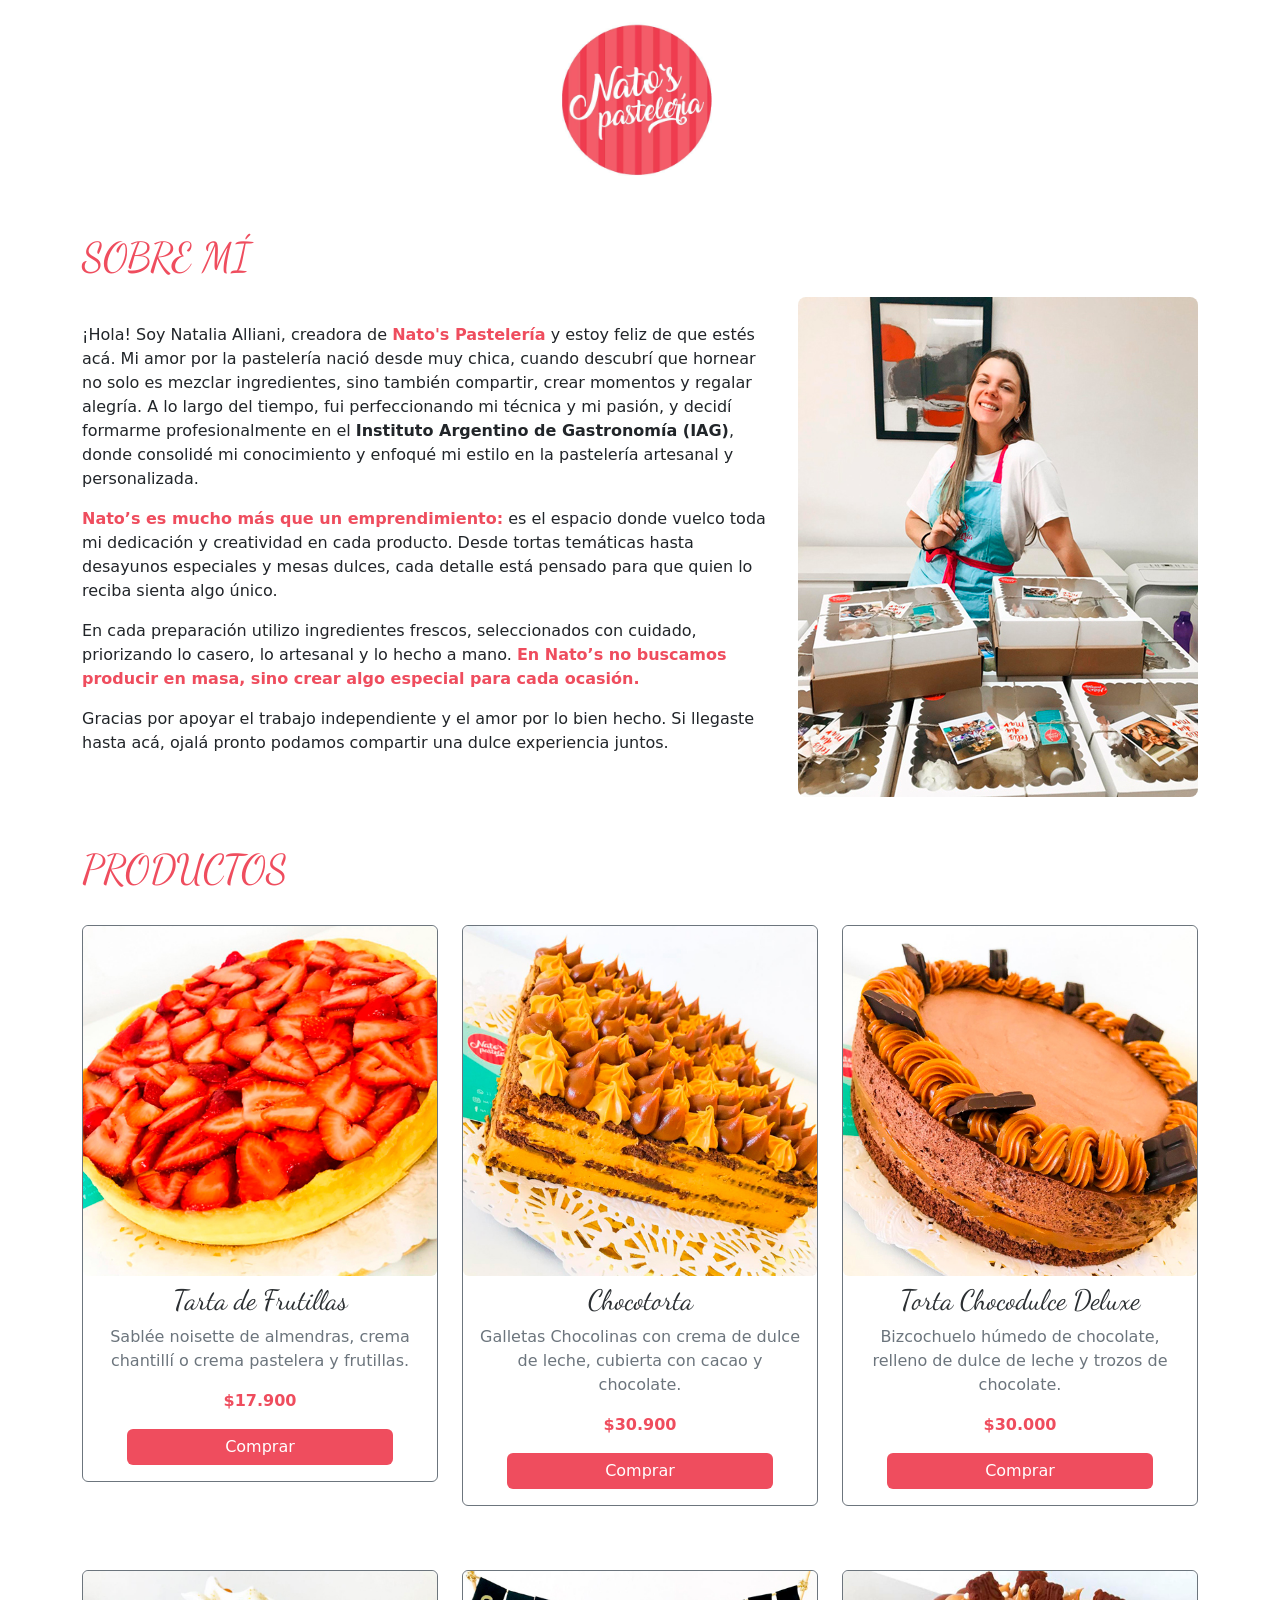
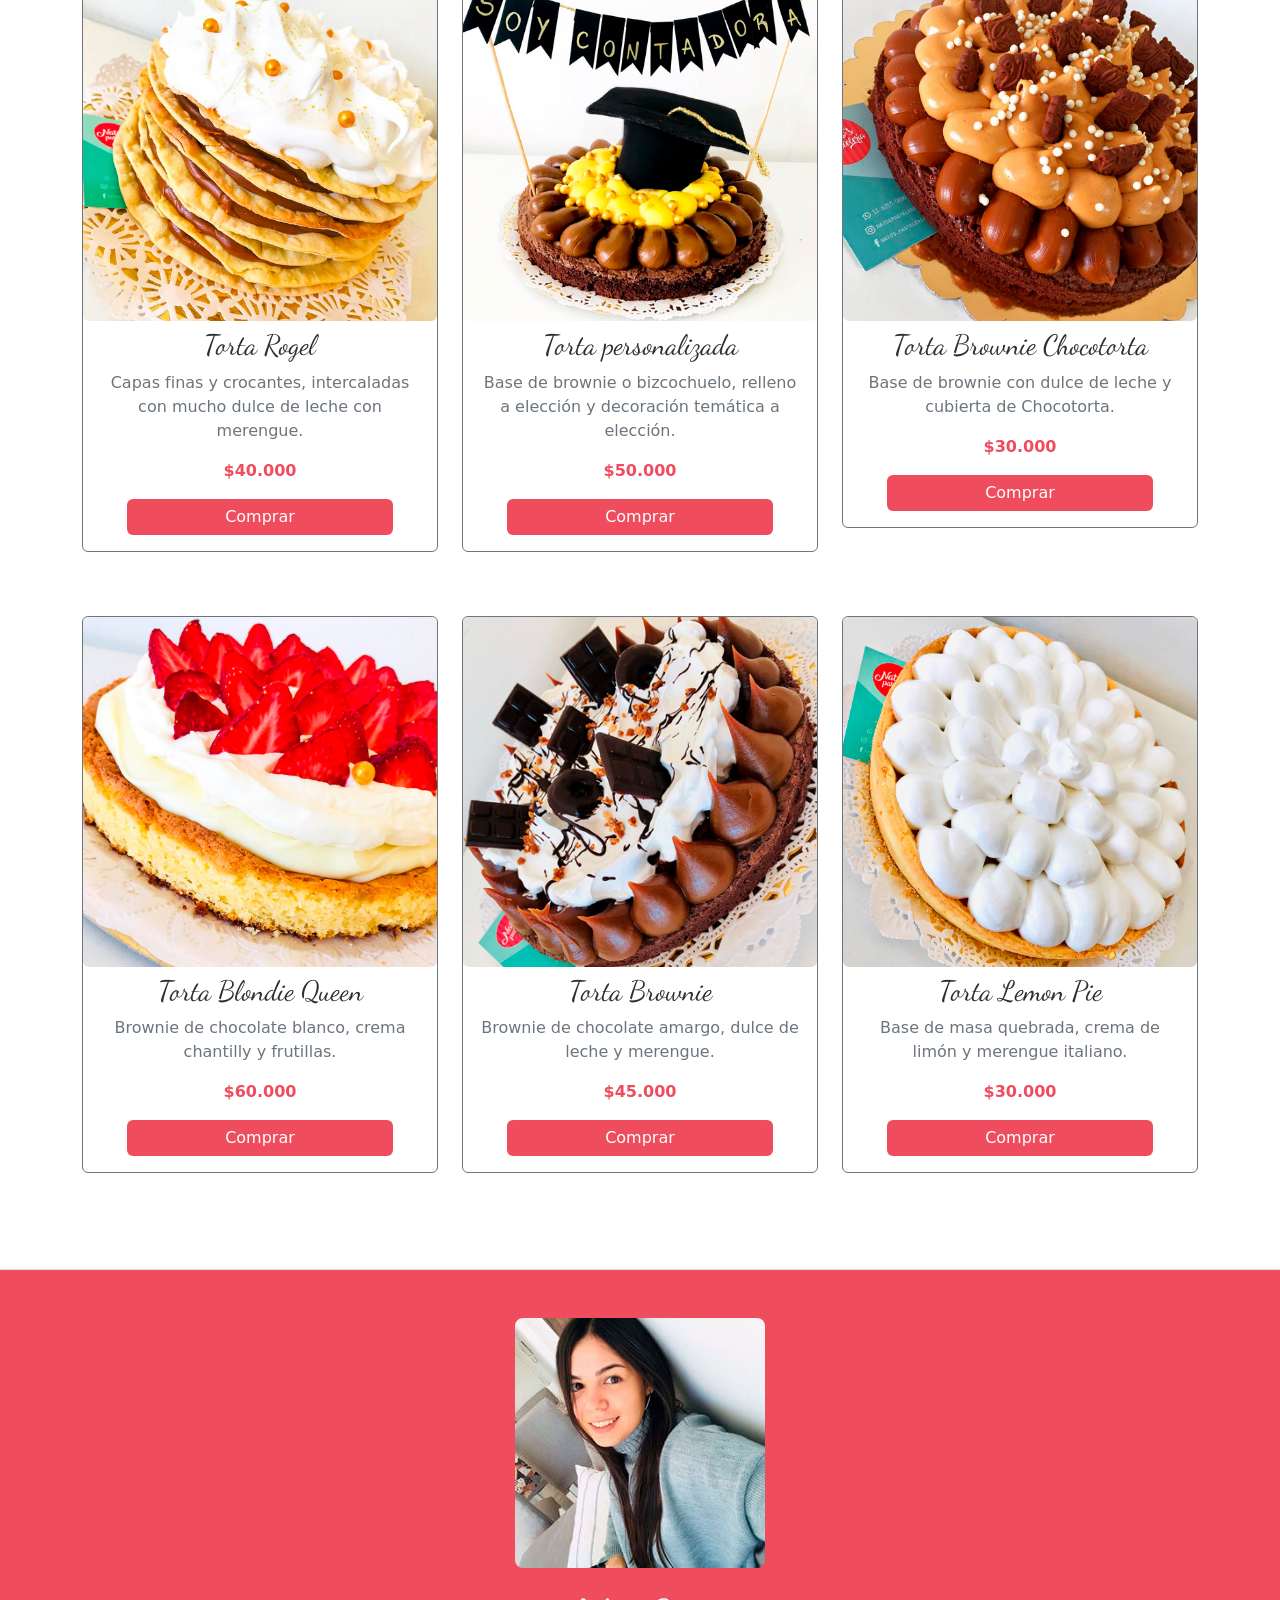
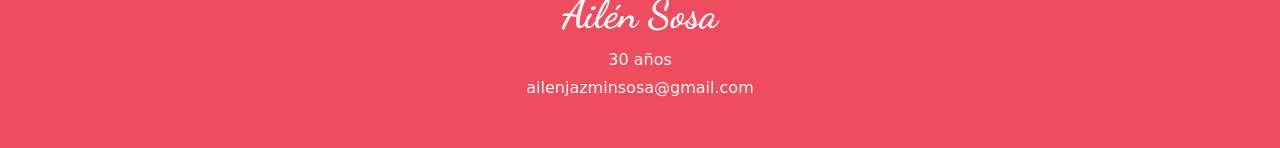
==== index.html @ 3f217a09 "Add files via upload" ====
<!DOCTYPE html>
<html lang="es">
<head>
    <meta charset="UTF-8">
    <meta name="viewport" content="width=device-width, initial-scale=1.0">
    <title>Nato's Pastelería</title>

     <link href="https://cdn.jsdelivr.net/npm/bootstrap@5.3.6/dist/css/bootstrap.min.css" rel="stylesheet" integrity="sha384-4Q6Gf2aSP4eDXB8Miphtr37CMZZQ5oXLH2yaXMJ2w8e2ZtHTl7GptT4jmndRuHDT" crossorigin="anonymous">

     <link rel="stylesheet" href="css/style.css">
    <link rel="preconnect" href="https://fonts.googleapis.com">
    <link rel="preconnect" href="https://fonts.gstatic.com" crossorigin>
    <link href="https://fonts.googleapis.com/css2?family=Dancing+Script:wght@400..700&display=swap" rel="stylesheet">



<body>

    
  <header class="py-3 text-center container">

    <img src="img/logo_2.jpg" alt="Logo de Nato's Pastelería" class="img-fluid logo">

  </header>

  
  <section class="container my-1">

    <h2 class="text-titulo text-start text-color-principal fs-1 mt-4 pb-sm-2 pb-md-2">SOBRE MÍ</h2>
  
    <div class="d-flex flex-column flex-lg-row align-items-center justify-content-between gap-4">
    
    
        <div class="texto-img">
      <p>
        ¡Hola! Soy Natalia Alliani, creadora de <span class="text-color-principal fw-bold">Nato's Pastelería</span> y estoy feliz de que estés acá. Mi amor por la pastelería nació desde muy chica, cuando descubrí que hornear no solo es mezclar ingredientes, sino también compartir, crear momentos y regalar alegría. A lo largo del tiempo, fui perfeccionando mi técnica y mi pasión, y decidí formarme profesionalmente en el <strong>Instituto Argentino de Gastronomía (IAG)</strong>, donde consolidé mi conocimiento y enfoqué mi estilo en la pastelería artesanal y personalizada.
      </p>
      <p>
        <span class="text-color-principal fw-bold">Nato’s es mucho más que un emprendimiento:</span> es el espacio donde vuelco toda mi dedicación y creatividad en cada producto. Desde tortas temáticas hasta desayunos especiales y mesas dulces, cada detalle está pensado para que quien lo reciba sienta algo único.
      </p>

      <p>
        En cada preparación utilizo ingredientes frescos, seleccionados con cuidado, priorizando lo casero, lo artesanal y lo hecho a mano. <span class="text-color-principal fw-bold">En Nato’s no buscamos producir en masa, sino crear algo especial para cada ocasión.</span>
      </p>

      <p>
        Gracias por apoyar el trabajo independiente y el amor por lo bien hecho. Si llegaste hasta acá, ojalá pronto podamos compartir una dulce experiencia juntos.
      </p>


        </div>

    
        <div class="foto-nato2 text-center">
      <img class="foto-nato rounded-3" src="img/nato.jpg" alt="Foto de la creadora">
        </div>

    </div>

  
  </section>




 
  <main class="container my-5">
    
    <h2 class="text-titulo text-start text-color-principal mb-3 fs-1">PRODUCTOS</h2>
    
    
        <div class="row">

        
        <div class="col-12 col-md-6 col-lg-4 mb-5">
            <div class="border rounded border-secondary pb-3 mt-3">
            <img class="img-fluid rounded producto-img" src="img/tarta_frutillas.jpg" alt="Tarta de Frutillas">
                <h3 class="text-titulo fs-3 text-secondary-emphasis text-center pt-2">Tarta de Frutillas</h3>
                <p class="text-secondary text-center mx-3">Sablée noisette de almendras, crema chantillí o crema pastelera y frutillas.</p>
                <p class="fw-bold text-center text-color-principal">$17.900</p>
                 <a href="#" class="btn btn-principal mx-auto d-block w-75">Comprar</a> 
            </div>
        </div>

        

        <div class="col-12 col-md-6 col-lg-4 mb-5">
            <div class="border rounded border-secondary pb-3 mt-3">
            <img class="img-fluid rounded producto-img" src="img/torta_chocotorta.jpg" alt="Chocotorta">
                <h3 class="text-titulo fs-3 text-secondary-emphasis text-center pt-2">Chocotorta</h3>
                <p class="text-secondary text-center mx-3">Galletas Chocolinas con crema de dulce de leche, cubierta con cacao y chocolate.</p>
                <p class="fw-bold text-center text-color-principal">$30.900</p>
                 <a href="#" class="btn btn-principal mx-auto d-block w-75">Comprar</a>  
            </div>
        </div>


            
        <div class="col-12 col-md-6 col-lg-4 mb-5">
            <div class="border rounded border-secondary pb-3 mt-3">
            <img class="img-fluid rounded producto-img" src="img/torta_chocodulce_deluxe.jpg" alt="Torta Chocodulce Deluxe">
                <h3 class="text-titulo fs-3 text-secondary-emphasis text-center pt-2">Torta Chocodulce Deluxe</h3>
                <p class="text-secondary text-center mx-3">Bizcochuelo húmedo de chocolate, relleno de dulce de leche y trozos de chocolate.</p>
                <p class="fw-bold text-center text-color-principal">$30.000</p>
                 <a href="#" class="btn btn-principal mx-auto d-block w-75">Comprar</a> 
            </div>
        </div>


        
        <div class="col-12 col-md-6 col-lg-4 mb-5">
            <div class="border rounded border-secondary pb-3 mt-3">
            <img class="img-fluid rounded producto-img" src="img/torta_rogel.jpg" alt="Torta Rogel">
                <h3 class="text-titulo fs-3 text-secondary-emphasis text-center pt-2">Torta Rogel</h3>
                <p class="text-secondary text-center mx-3">Capas finas y crocantes, intercaladas con mucho dulce de leche con merengue.</p>
                <p class="fw-bold text-center text-color-principal">$40.000</p>
                 <a href="#" class="btn btn-principal mx-auto d-block w-75">Comprar</a>  
            </div>
        </div>

          
        <div class="col-12 col-md-6 col-lg-4 mb-5">
            <div class="border rounded border-secondary pb-3 mt-3">
            <img class="img-fluid rounded producto-img" src="img/torta_personalizada.jpg" alt="Torta personalizada">
                <h3 class="text-titulo fs-3 text-secondary-emphasis text-center pt-2">Torta personalizada</h3>
                <p class="text-secondary text-center mx-3">Base de brownie o bizcochuelo, relleno a elección y decoración temática a elección.</p>
                <p class="fw-bold text-center text-color-principal">$50.000</p>
                <a href="#" class="btn btn-principal mx-auto d-block w-75">Comprar</a>  
            </div>
        </div>

           
        <div class="col-12 col-md-6 col-lg-4 mb-5">
            <div class="border rounded border-secondary pb-3 mt-3">
            <img class="img-fluid rounded producto-img" src="img/torta_brownie_chocotorta.jpg" alt="Torta Brownie Chocotorta">
                <h3 class="text-titulo fs-3 text-secondary-emphasis text-center pt-2">Torta Brownie Chocotorta</h3>
                <p class="text-secondary text-center mx-3"> Base de brownie con dulce de leche y cubierta de Chocotorta.</p>
                <p class="fw-bold text-center text-color-principal">$30.000</p>
                 <a href="#" class="btn btn-principal mx-auto d-block w-75">Comprar</a>  
            </div>
        </div>

           
        <div class="col-12 col-md-6 col-lg-4 mb-5">
            <div class="border rounded border-secondary pb-3 mt-3">
            <img class="img-fluid rounded producto-img" src="img/torta_blondie_queen.jpg" alt="Torta Blondie Queen">
               <h3 class="text-titulo fs-3 text-secondary-emphasis text-center pt-2">Torta Blondie Queen</h3>
                <p class="text-secondary text-center mx-3">Brownie de chocolate blanco, crema chantilly y frutillas.</p>
                <p class="fw-bold text-center text-color-principal">$60.000</p>
                 <a href="#" class="btn btn-principal mx-auto d-block w-75">Comprar</a>  
            </div>
        </div>

          
        <div class="col-12 col-md-6 col-lg-4 mb-5">
            <div class="border rounded border-secondary pb-3 mt-3">
            <img class="img-fluid rounded producto-img" src="img/torta_brownie.jpg" alt="Torta Brownie">
                <h3 class="text-titulo fs-3 text-secondary-emphasis text-center pt-2">Torta Brownie</h3>
                <p class="text-secondary text-center mx-3">Brownie de chocolate amargo, dulce de leche y merengue.</p>
                <p class="fw-bold text-center text-color-principal">$45.000</p>
                 <a href="#" class="btn btn-principal mx-auto d-block w-75">Comprar</a>  
            </div>
        </div>



          <div class="col-12 col-md-6 col-lg-4 mb-5">
            <div class="border rounded border-secondary pb-3 mt-3">
            <img class="img-fluid rounded producto-img" src="img/torta_lemon_pie.jpg" alt="Torta Lemon Pie">
                <h3 class="text-titulo fs-3 text-secondary-emphasis text-center pt-2">Torta Lemon Pie</h3>
                <p class="text-secondary text-center mx-3">Base de masa quebrada, crema de limón y merengue italiano.</p>
                <p class="fw-bold text-center text-color-principal">$30.000</p>
                 <a href="#" class="btn btn-principal mx-auto d-block w-75">Comprar</a>  
            </div>
        </div>

        </div>

  </main>

  <footer class="fondo-footer text-center py-5 mt-5 border-top">
        <div class="container">
            <img src="img/ailen_sosa.jpg" alt="Ailén Sosa" class="mb-3 rounded-3">
                <p class="mb-1 fw-bold text-light text-titulo fs-1">Ailén Sosa</p>
                <p class="mb-1 text-light">30 años</p>
                <p class="mb-0 text-light">ailenjazminsosa@gmail.com</p>
      
        </div>

    </footer>


        


    
     

  <script src="https://cdn.jsdelivr.net/npm/bootstrap@5.3.3/dist/js/bootstrap.bundle.min.js"></script>



    
</body>
</html>
---- css/style.css ----
.logo {
    max-width: 250px;
}


.text-titulo{
  font-family: "Dancing Script", cursive;
  font-optical-sizing: auto;
  font-weight: 400;
  font-style: normal;
}


.foto-nato{
     max-width: 100%;
     display: block; 
}

.foto-nato2{
    flex-shrink: 0;
}


.texto-img {
    flex: 1 1 auto;
}



.text-color-principal {
  color: #EF4D5E;
}

.btn-principal {
  background-color: #EF4D5E;
  color: white;
  border: none;
  
}

.btn-principal:hover {
  background-color: #d43b4a;
  color: white;
}

.producto-img {
  
  width: 100%;
  height: 350px;
  object-fit: cover;
 
}





.fondo-footer{
    background-color: #EF4D5E;
}
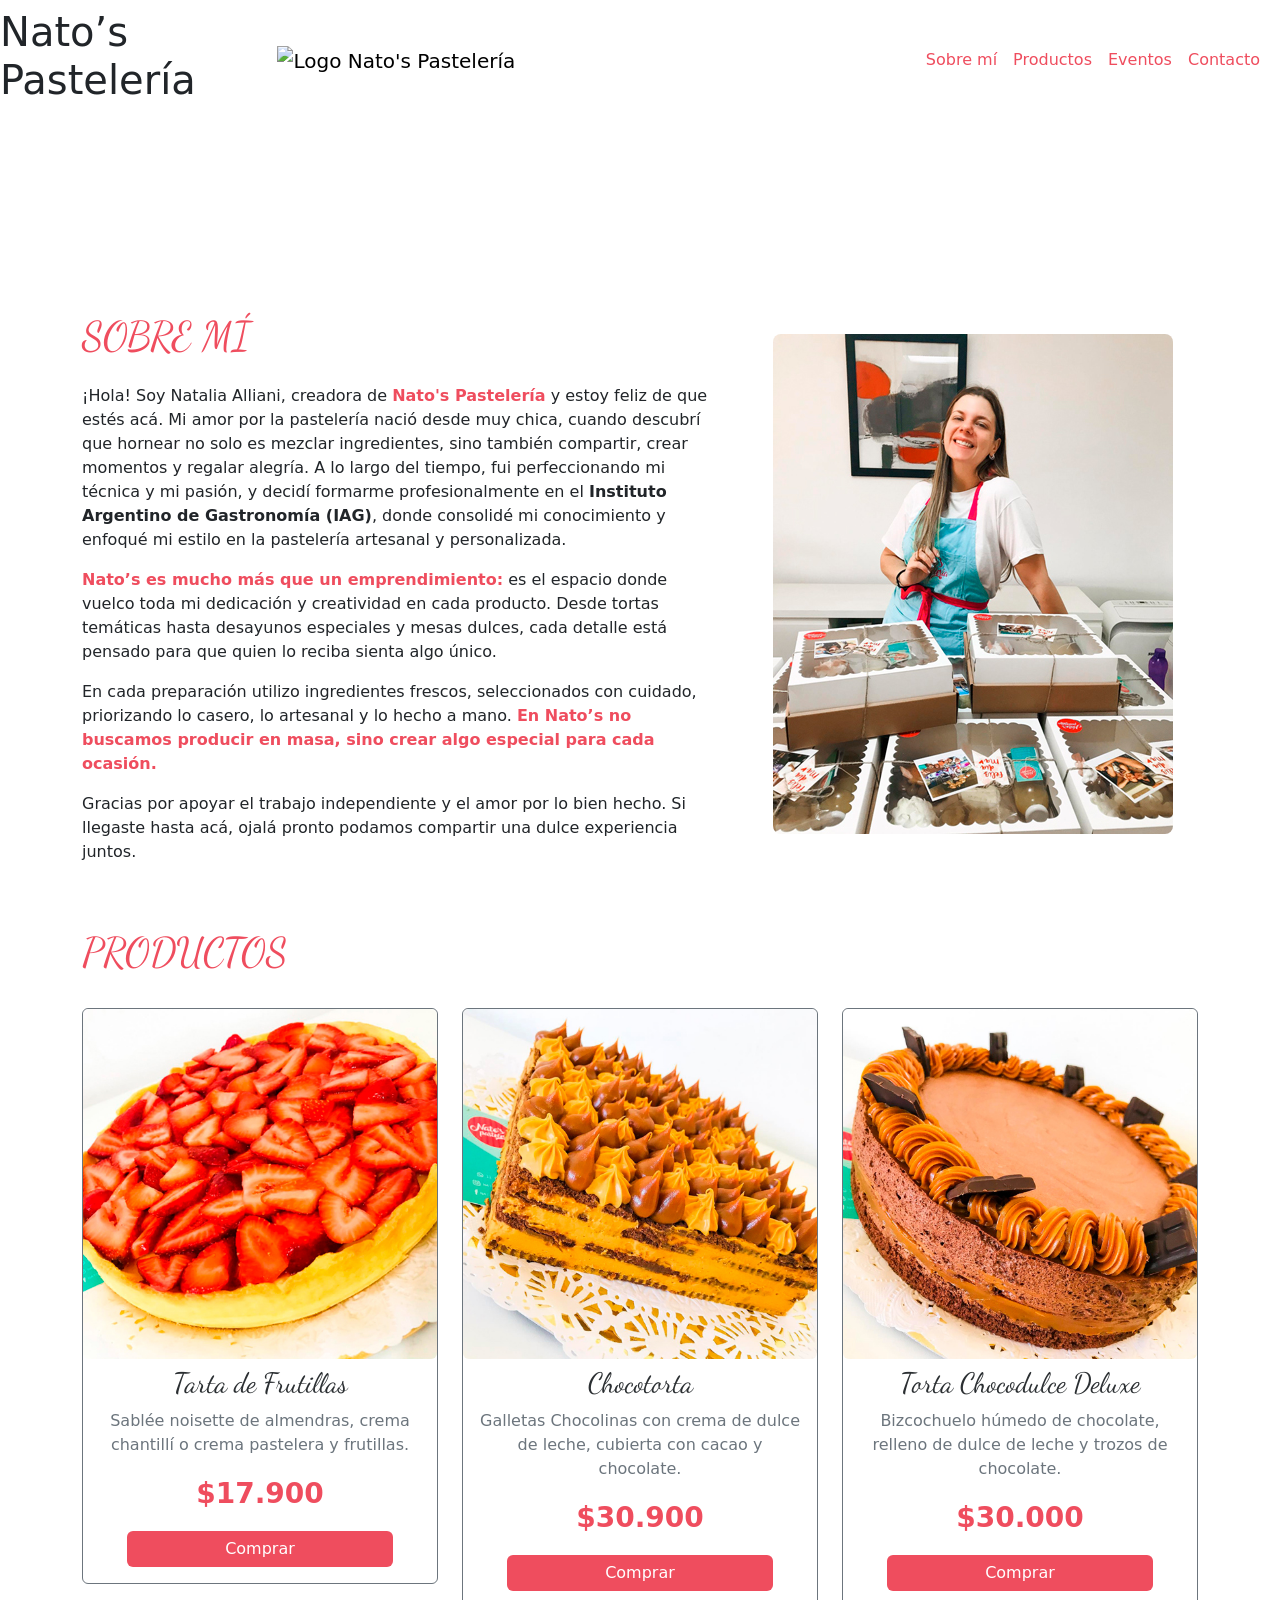
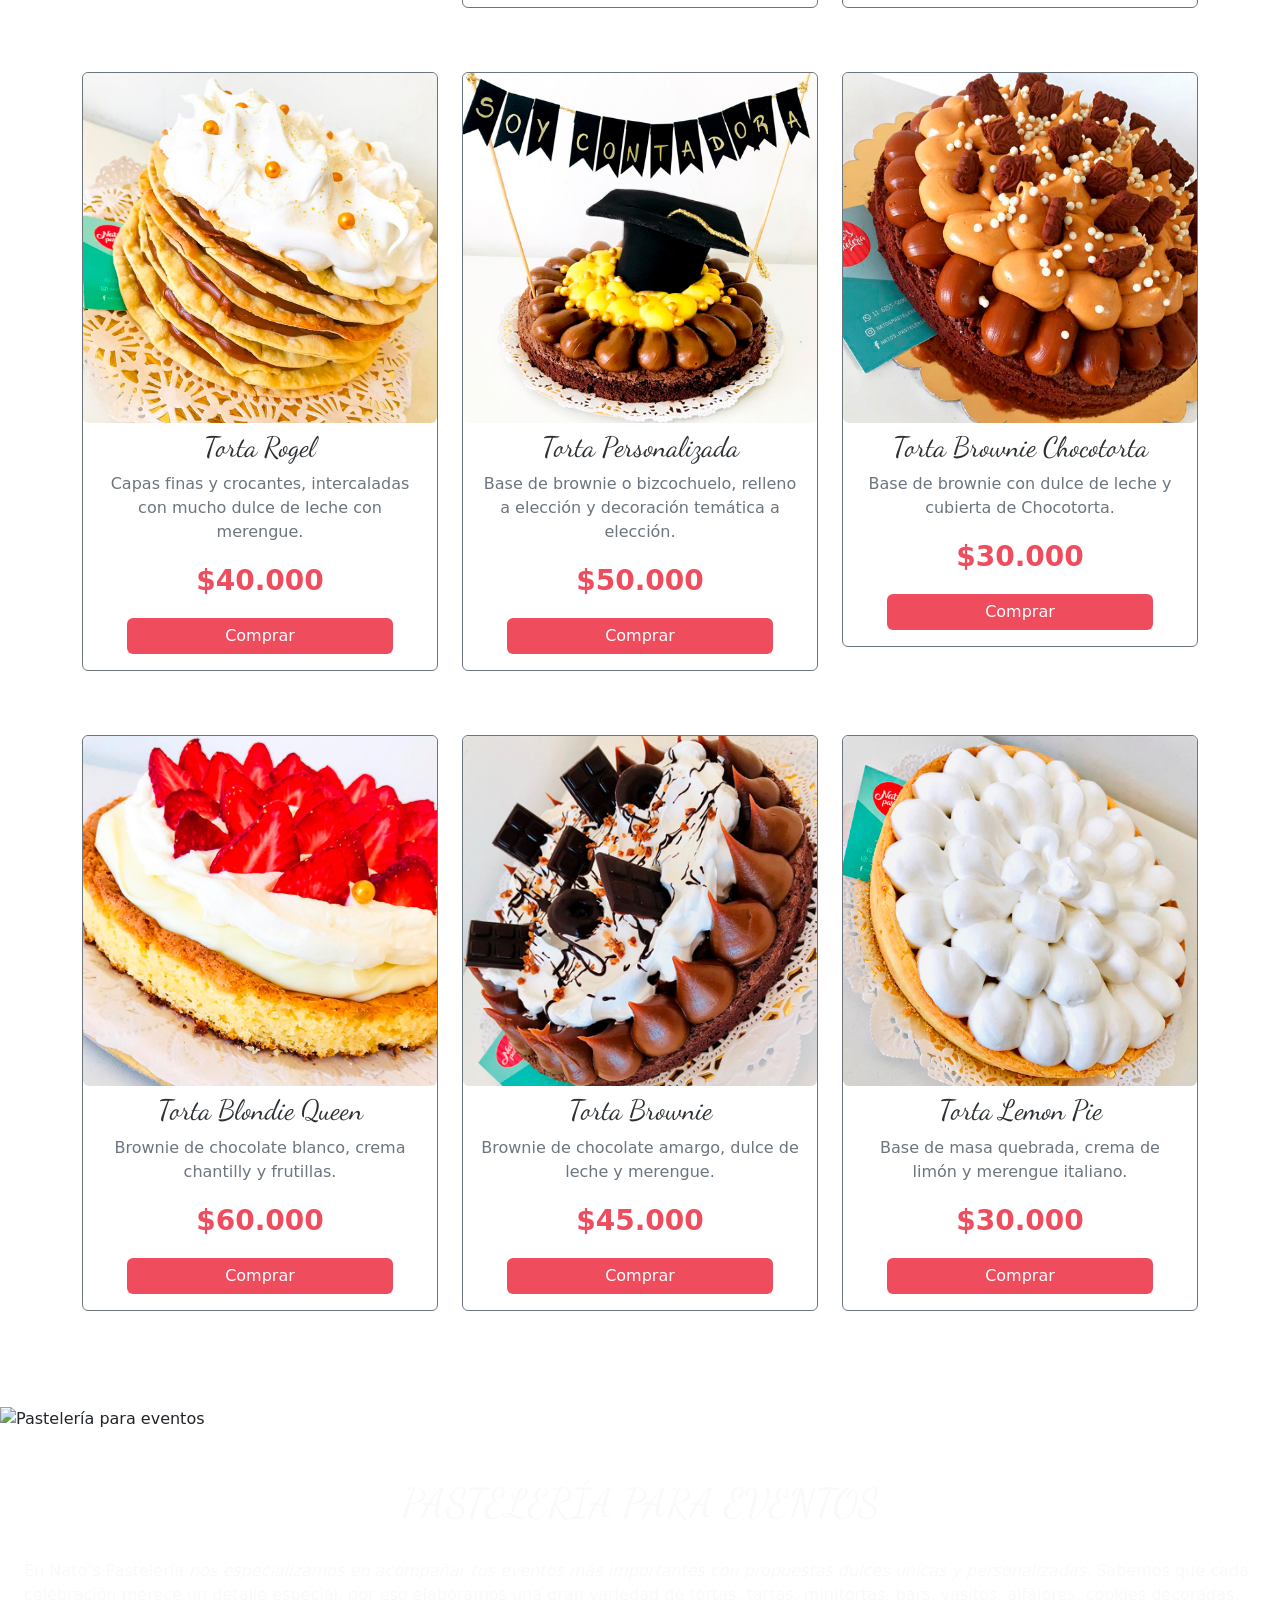
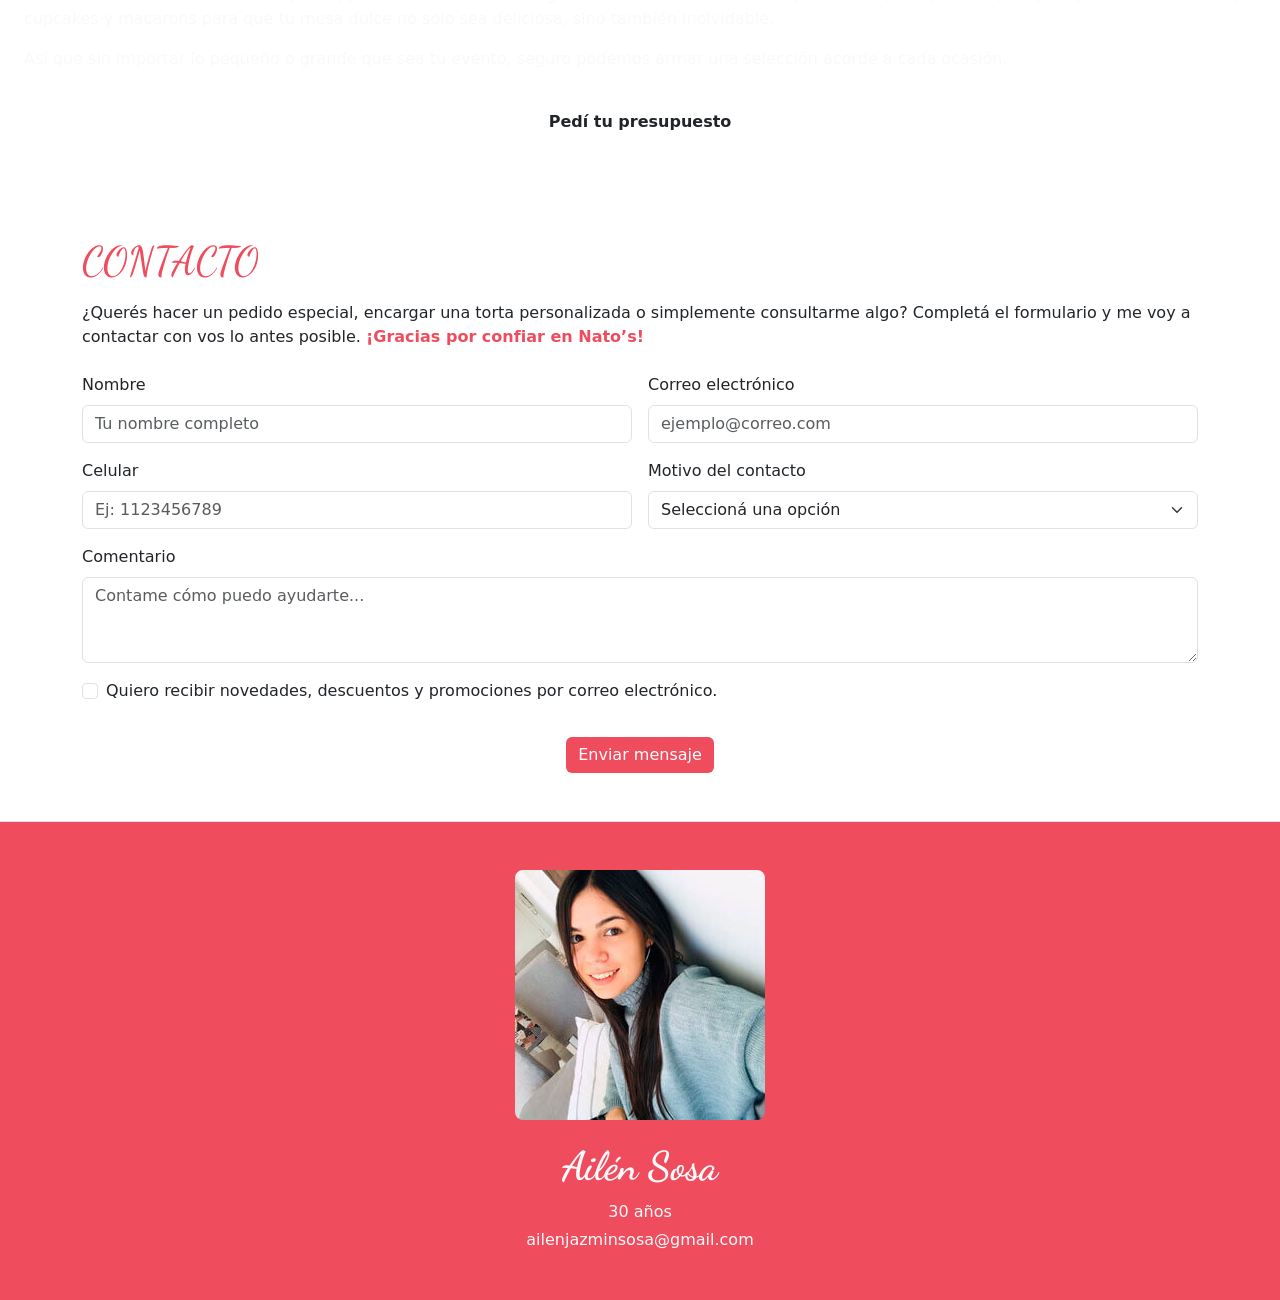
==== commit 98c7afd5: "Update index.html" ====
--- a/index.html
+++ b/index.html
@@ -10,196 +10,385 @@
      <link rel="stylesheet" href="css/style.css">
     <link rel="preconnect" href="https://fonts.googleapis.com">
     <link rel="preconnect" href="https://fonts.gstatic.com" crossorigin>
-    <link href="https://fonts.googleapis.com/css2?family=Dancing+Script:wght@400..700&display=swap" rel="stylesheet">
+    <link href="https://fonts.googleapis.com/css2?family=Dancing+Script&family=Poppins:wght@400;600;700&display=swap" rel="stylesheet">
+
+</head>
+
 
 
 
 <body>
 
-    
-  <header class="py-3 text-center container">
-
-    <img src="img/logo_2.jpg" alt="Logo de Nato's Pastelería" class="img-fluid logo">
-
-  </header>
+    <nav class="navbar navbar-expand-lg sticky-top fondo-principal">
+
+      <h1>Nato’s Pastelería</h1>
+
+
+      <div class="container">
+
+
+        <a class="navbar-brand" href="#">
+          <img src="img/logo_2.gif" alt="Logo Nato's Pastelería" class="logo-navbar">
+        </a>
+
+        <button class="navbar-toggler bg-light" type="button" data-bs-toggle="collapse" data-bs-target="#navbarNato">
+          <span class="navbar-toggler-icon"></span>
+        </button>
+
+        
+        <div class="collapse navbar-collapse justify-content-end" id="navbarNato">
+            <ul class="navbar-nav mb-2 mb-lg-0 text-center">
+              <li class="nav-item"><a class="nav-link text-color-principal" href="#sobremi">Sobre mí</a></li>
+              <li class="nav-item"><a class="nav-link text-color-principal" href="#productos">Productos</a></li>
+              <li class="nav-item"><a class="nav-link text-color-principal" href="#eventos">Eventos</a></li>
+              <li class="nav-item"><a class="nav-link text-color-principal" href="#contacto">Contacto</a></li>
+            </ul>
+        </div>
+
+
+      </div>
+
+
+    </nav>
+
+
+    <header>
+
+       <div id="carouselNato" class="carousel slide" data-bs-ride="carousel">
+
+         <div class="carousel-inner">
+
+            <div class="carousel-item active">
+              <div class="banner-cr banner-1 d-flex align-items-center justify-content-center text-center">
+                <div class="text-white">
+                  <p class="fs-1 fw-bold">¡Bienvenidos a Nato’s! </p>
+                  <p class="p-banner fw-bold fs-2">Delicias artesanales con amor</p>
+                </div>
+              </div>
+            </div>
+
+    
+            <div class="carousel-item">
+              <div class="banner-cr banner-2 d-flex align-items-center justify-content-center text-center">
+                <div class="text-white">
+                  <p class="fs-1 fw-bold">Tortas Personalizadas </p>
+                  <p class="p-banner fw-bold fs-2">Cada detalle hecho a mano</p>
+                </div>
+              </div>
+            </div>
+
+    
+            <div class="carousel-item">
+              <div class="banner-cr banner-3 d-flex align-items-center justify-content-center text-center ">
+                <div class="text-white">
+                  <p class="fs-1 fw-bold">Mesas dulces </p>
+                  <p class="p-banner fw-bold fs-2">Ideales para eventos especiales</p>
+                </div>
+              </div>
+            </div>
+
+          </div>
 
   
-  <section class="container my-1">
-
-    <h2 class="text-titulo text-start text-color-principal fs-1 mt-4 pb-sm-2 pb-md-2">SOBRE MÍ</h2>
+          <button class="carousel-control-prev" type="button" data-bs-target="#carouselNato" data-bs-slide="prev">
+            <span class="carousel-control-prev-icon"></span>
+            <span class="visually-hidden">Anterior</span>
+          </button>
+
+          <button class="carousel-control-next" type="button" data-bs-target="#carouselNato" data-bs-slide="next">
+            <span class="carousel-control-next-icon"></span>
+            <span class="visually-hidden">Siguiente</span>
+          </button>
+
+
+        </div>
+      
+
+    </header>
+
+ 
+    <section class="container my-1" id="sobremi">
+
+        
+
+        <div class="row align-items-center">
+          
+          <div class="col-12 col-lg-7">
+
+            <h2 class="text-titulo text-start text-color-principal fs-1 text-uppercase mt-5 mb-4">Sobre Mí</h2>
+            <p>
+              ¡Hola! Soy Natalia Alliani, creadora de <span class="text-color-principal fw-bold">Nato's Pastelería</span> y estoy feliz de que estés acá. Mi amor por la pastelería nació desde muy chica, cuando descubrí que hornear no solo es mezclar ingredientes, sino también compartir, crear momentos y regalar alegría. A lo largo del tiempo, fui perfeccionando mi técnica y mi pasión, y decidí formarme profesionalmente en el <strong>Instituto Argentino de Gastronomía (IAG)</strong>, donde consolidé mi conocimiento y enfoqué mi estilo en la pastelería artesanal y personalizada.
+            </p>
+
+            <p>
+              <span class="text-color-principal fw-bold">Nato’s es mucho más que un emprendimiento:</span> es el espacio donde vuelco toda mi dedicación y creatividad en cada producto. Desde tortas temáticas hasta desayunos especiales y mesas dulces, cada detalle está pensado para que quien lo reciba sienta algo único.
+            </p>
+
+            <p>
+              En cada preparación utilizo ingredientes frescos, seleccionados con cuidado, priorizando lo casero, lo artesanal y lo hecho a mano. <span class="text-color-principal fw-bold">En Nato’s no buscamos producir en masa, sino crear algo especial para cada ocasión.</span>
+            </p>
+
+            <p>
+              Gracias por apoyar el trabajo independiente y el amor por lo bien hecho. Si llegaste hasta acá, ojalá pronto podamos compartir una dulce experiencia juntos.
+
+            </p>
+
+          </div>
+
+
+        
+
+    
+          <div class="col-12 col-lg-5 text-center mt-4">
+
+            <img src="img/nato.jpg" alt="Foto de la creadora" class="rounded-3 img-fluid">
+
+          </div>
+
+        </div>
+
+
+    </section>
+
+ 
+    <main class="container my-5" id="productos">
+      
+      <h2 class="text-titulo text-start text-color-principal mb-3 fs-1 text-uppercase">Productos</h2>
+      
+      
+          <div class="row">
+
+          
+          <div class="col-12 col-md-6 col-lg-4 mb-5">
+              <div class="border rounded border-secondary pb-3 mt-3">
+              <img class="img-fluid rounded producto-img" src="img/tarta_frutillas.jpg" alt="Tarta de Frutillas">
+                  <h3 class="text-titulo fs-3 text-secondary-emphasis text-center pt-2">Tarta de Frutillas</h3>
+                  <p class="text-secondary text-center mx-3">Sablée noisette de almendras, crema chantillí o crema pastelera y frutillas.</p>
+                  <p class="fs-3 fw-bold text-center text-color-principal">$17.900</p>
+                  <a href="producto.html" class="btn btn-principal mx-auto d-block w-75">Comprar</a>
+              </div>
+          </div>
+
+          
+
+          <div class="col-12 col-md-6 col-lg-4 mb-5">
+              <div class="border rounded border-secondary pb-3 mt-3">
+              <img class="img-fluid rounded producto-img" src="img/torta_chocotorta.jpg" alt="Chocotorta">
+                  <h3 class="text-titulo fs-3 text-secondary-emphasis text-center pt-2">Chocotorta</h3>
+                  <p class="text-secondary text-center mx-3">Galletas Chocolinas con crema de dulce de leche, cubierta con cacao y chocolate.</p>
+                  <p class="fs-3 fw-bold text-center text-color-principal">$30.900</p>
+                  <a href="producto.html" class="btn btn-principal mx-auto d-block w-75">Comprar</a>
+              </div>
+          </div>
+
+          
+
+
+              
+          <div class="col-12 col-md-6 col-lg-4 mb-5">
+              <div class="border rounded border-secondary pb-3 mt-3">
+              <img class="img-fluid rounded producto-img" src="img/torta_chocodulce_deluxe.jpg" alt="Torta Chocodulce Deluxe">
+                  <h3 class="text-titulo fs-3 text-secondary-emphasis text-center pt-2">Torta Chocodulce Deluxe</h3>
+                  <p class="text-secondary text-center mx-3">Bizcochuelo húmedo de chocolate, relleno de dulce de leche y trozos de chocolate.</p>
+                  <p class="fs-3 fw-bold text-center text-color-principal">$30.000</p>
+                  <a href="producto.html" class="btn btn-principal mx-auto d-block w-75">Comprar</a> 
+              </div>
+          </div>
+
+
+          
+          <div class="col-12 col-md-6 col-lg-4 mb-5">
+              <div class="border rounded border-secondary pb-3 mt-3">
+              <img class="img-fluid rounded producto-img" src="img/torta_rogel.jpg" alt="Torta Rogel">
+                  <h3 class="text-titulo fs-3 text-secondary-emphasis text-center pt-2">Torta Rogel</h3>
+                  <p class="text-secondary text-center mx-3">Capas finas y crocantes, intercaladas con mucho dulce de leche con merengue.</p>
+                  <p class="fs-3 fw-bold text-center text-color-principal">$40.000</p>
+                  <a href="producto.html" class="btn btn-principal mx-auto d-block w-75">Comprar</a>
+              </div>
+          </div>
+
+            
+          <div class="col-12 col-md-6 col-lg-4 mb-5">
+              <div class="border rounded border-secondary pb-3 mt-3">
+              <img class="img-fluid rounded producto-img" src="img/torta_personalizada.jpg" alt="Torta personalizada">
+                  <h3 class="text-titulo fs-3 text-secondary-emphasis text-center pt-2">Torta Personalizada</h3>
+                  <p class="text-secondary text-center mx-3">Base de brownie o bizcochuelo, relleno a elección y decoración temática a elección.</p>
+                  <p class="fs-3 fw-bold text-center text-color-principal">$50.000</p>
+                  <a href="producto.html" class="btn btn-principal mx-auto d-block w-75">Comprar</a>
+              </div>
+          </div>
+
+            
+          <div class="col-12 col-md-6 col-lg-4 mb-5">
+              <div class="border rounded border-secondary pb-3 mt-3">
+              <img class="img-fluid rounded producto-img" src="img/torta_brownie_chocotorta.jpg" alt="Torta Brownie Chocotorta">
+                  <h3 class="text-titulo fs-3 text-secondary-emphasis text-center pt-2">Torta Brownie Chocotorta</h3>
+                  <p class="text-secondary text-center mx-3"> Base de brownie con dulce de leche y cubierta de Chocotorta.</p>
+                  <p class="fs-3 fw-bold text-center text-color-principal">$30.000</p>
+                  <a href="producto.html" class="btn btn-principal mx-auto d-block w-75">Comprar</a>
+              </div>
+          </div>
+
+            
+          <div class="col-12 col-md-6 col-lg-4 mb-5">
+              <div class="border rounded border-secondary pb-3 mt-3">
+              <img class="img-fluid rounded producto-img" src="img/torta_blondie_queen.jpg" alt="Torta Blondie Queen">
+                <h3 class="text-titulo fs-3 text-secondary-emphasis text-center pt-2">Torta Blondie Queen</h3>
+                  <p class="text-secondary text-center mx-3">Brownie de chocolate blanco, crema chantilly y frutillas.</p>
+                  <p class="fs-3 fw-bold text-center text-color-principal">$60.000</p>
+                  <a href="producto.html" class="btn btn-principal mx-auto d-block w-75">Comprar</a>
+              </div>
+          </div>
+
+            
+          <div class="col-12 col-md-6 col-lg-4 mb-5">
+              <div class="border rounded border-secondary pb-3 mt-3">
+              <img class="img-fluid rounded producto-img" src="img/torta_brownie.jpg" alt="Torta Brownie">
+                  <h3 class="text-titulo fs-3 text-secondary-emphasis text-center pt-2">Torta Brownie</h3>
+                  <p class="text-secondary text-center mx-3">Brownie de chocolate amargo, dulce de leche y merengue.</p>
+                  <p class="fs-3 fw-bold text-center text-color-principal">$45.000</p>
+                  <a href="producto.html" class="btn btn-principal mx-auto d-block w-75">Comprar</a>
+              </div>
+          </div>
+
+
+
+            <div class="col-12 col-md-6 col-lg-4 mb-5">
+              <div class="border rounded border-secondary pb-3 mt-3">
+              <img class="img-fluid rounded producto-img" src="img/torta_lemon_pie.jpg" alt="Torta Lemon Pie">
+                  <h3 class="text-titulo fs-3 text-secondary-emphasis text-center pt-2">Torta Lemon Pie</h3>
+                  <p class="text-secondary text-center mx-3">Base de masa quebrada, crema de limón y merengue italiano.</p>
+                  <p class="fs-3 fw-bold text-center text-color-principal">$30.000</p>
+                  <a href="producto.html" class="btn btn-principal mx-auto d-block w-75">Comprar</a> 
+              </div>
+          </div>
+
+          </div>
+
+    </main>
+
+
+    <section class="container-fluid my-5 px-0" id="eventos">
+
+      <div class="evento-contenedor">
+    
+    
+        <div class="evento-img">
+          <img src="img/eventos.jpeg" alt="Pastelería para eventos" class="img-fluid w-100 h-100 object-fit-cover">
+        </div>
+
+    
+        <div class="evento-texto d-flex flex-column justify-content-center px-4 py-5">
+
+          <h2 class="text-titulo text-light fs-1 text-uppercase pb-4 text-center">Pastelería para eventos</h2>
+
+          <p class="text-light">
+            En Nato’s Pastelería <em>nos especializamos en acompañar tus eventos más importantes con propuestas dulces únicas y personalizadas</em>. Sabemos que cada celebración merece un detalle especial, por eso elaboramos una gran variedad de tortas, tartas, minitortas, bars, vasitos, alfajores, cookies decoradas, cupcakes y macarons para que tu mesa dulce no solo sea deliciosa, sino también inolvidable.
+          </p>
+          
+          <p class="text-light">
+            Así que sin importar lo pequeño o grande que sea tu evento, seguro podemos armar una selección acorde a cada ocasión.
+          </p>
+
+          <a href="#" class="btn btn-secundario mx-auto d-block w-50 mt-3 fw-bold">Pedí tu presupuesto</a> 
+
+        </div>
+
+      </div>
+
+    </section>
+
+    <section class="container" id="contacto">
+
+      <h2 class="text-titulo text-start text-color-principal fs-1 mt-4 pb-sm-2 pb-md-2 text-uppercase">Contacto</h2>
+
+      
+      <p class="mb-4">
+        ¿Querés hacer un pedido especial, encargar una torta personalizada o simplemente consultarme algo? Completá el formulario y me voy a contactar con vos lo antes posible. <span class="text-color-principal fw-bold">¡Gracias por confiar en Nato’s!</span>
+      </p>
+
+      <form action="#" method="post" class="row g-3">
+        
+        <div class="col-12 col-md-6">
+          <label for="nombre" class="form-label">Nombre</label>
+          <input type="text" name="nombre" class="form-control" id="nombre" placeholder="Tu nombre completo">
+        </div>
+
+        
+        <div class="col-12 col-md-6">
+          <label for="email" class="form-label">Correo electrónico</label>
+          <input type="email" name="email" class="form-control" id="email" placeholder="ejemplo@correo.com">
+        </div>
+
+        
+        <div class="col-12 col-md-6">
+          <label for="celular" class="form-label">Celular</label>
+          <input type="tel" name="celular" class="form-control" id="celular" placeholder="Ej: 1123456789">
+        </div>
+
+        
+        <div class="col-12 col-md-6">
+          <label for="motivo" class="form-label">Motivo del contacto</label>
+          <select id="motivo" name="motivo" class="form-select">
+            <option selected disabled>Seleccioná una opción</option>
+            <option value="pedido">Encargar una torta</option>
+            <option value="evento">Consulta para eventos</option>
+            <option value="general">Consulta general</option>
+            <option value="otro">Otro</option>
+          </select>
+        </div>
+
+        
+        <div class="col-12">
+          <label for="comentario" class="form-label">Comentario</label>
+          <textarea class="form-control" name="comentario" id="comentario" rows="3" placeholder="Contame cómo puedo ayudarte..."></textarea>
+        </div>
+
+
+          <div class="col-12">
+          <div class="form-check">
+            <input class="form-check-input" type="checkbox" value="sí" id="promociones" name="promociones">
+            <label class="form-check-label" for="promociones">Quiero recibir novedades, descuentos y promociones por correo electrónico.</label>
+          </div>
+        </div> 
+
+        
+        <div class="col-12 text-center">
+          <button type="submit" class="btn btn-principal btp d-block mx-auto mt-3"> Enviar mensaje
+          </button>
+        </div>
+
+     
+
+
+
+      </form>
+
+
+    </section>
+
+
+    <footer class="fondo-footer py-5 mt-5 border-top">
+      <div class="container">
+        <div class="row justify-content-center text-center">
+          <div class="col-12">
+            <img src="img/ailen_sosa.jpg" alt="Ailén Sosa" class="mb-3 rounded-3">
+            <p class="mb-1 fw-bold text-light text-titulo fs-1">Ailén Sosa</p>
+            <p class="mb-1 text-light">30 años</p>
+            <p class="mb-0 text-light">ailenjazminsosa@gmail.com</p>
+          </div>
+        </div>
+      </div>
+    </footer>
+
+
+
+
+
+    <script src="https://cdn.jsdelivr.net/npm/bootstrap@5.3.3/dist/js/bootstrap.bundle.min.js"></script>
+
   
-    <div class="d-flex flex-column flex-lg-row align-items-center justify-content-between gap-4">
-    
-    
-        <div class="texto-img">
-      <p>
-        ¡Hola! Soy Natalia Alliani, creadora de <span class="text-color-principal fw-bold">Nato's Pastelería</span> y estoy feliz de que estés acá. Mi amor por la pastelería nació desde muy chica, cuando descubrí que hornear no solo es mezclar ingredientes, sino también compartir, crear momentos y regalar alegría. A lo largo del tiempo, fui perfeccionando mi técnica y mi pasión, y decidí formarme profesionalmente en el <strong>Instituto Argentino de Gastronomía (IAG)</strong>, donde consolidé mi conocimiento y enfoqué mi estilo en la pastelería artesanal y personalizada.
-      </p>
-      <p>
-        <span class="text-color-principal fw-bold">Nato’s es mucho más que un emprendimiento:</span> es el espacio donde vuelco toda mi dedicación y creatividad en cada producto. Desde tortas temáticas hasta desayunos especiales y mesas dulces, cada detalle está pensado para que quien lo reciba sienta algo único.
-      </p>
-
-      <p>
-        En cada preparación utilizo ingredientes frescos, seleccionados con cuidado, priorizando lo casero, lo artesanal y lo hecho a mano. <span class="text-color-principal fw-bold">En Nato’s no buscamos producir en masa, sino crear algo especial para cada ocasión.</span>
-      </p>
-
-      <p>
-        Gracias por apoyar el trabajo independiente y el amor por lo bien hecho. Si llegaste hasta acá, ojalá pronto podamos compartir una dulce experiencia juntos.
-      </p>
-
-
-        </div>
-
-    
-        <div class="foto-nato2 text-center">
-      <img class="foto-nato rounded-3" src="img/nato.jpg" alt="Foto de la creadora">
-        </div>
-
-    </div>
-
-  
-  </section>
-
-
-
-
- 
-  <main class="container my-5">
-    
-    <h2 class="text-titulo text-start text-color-principal mb-3 fs-1">PRODUCTOS</h2>
-    
-    
-        <div class="row">
-
-        
-        <div class="col-12 col-md-6 col-lg-4 mb-5">
-            <div class="border rounded border-secondary pb-3 mt-3">
-            <img class="img-fluid rounded producto-img" src="img/tarta_frutillas.jpg" alt="Tarta de Frutillas">
-                <h3 class="text-titulo fs-3 text-secondary-emphasis text-center pt-2">Tarta de Frutillas</h3>
-                <p class="text-secondary text-center mx-3">Sablée noisette de almendras, crema chantillí o crema pastelera y frutillas.</p>
-                <p class="fw-bold text-center text-color-principal">$17.900</p>
-                 <a href="#" class="btn btn-principal mx-auto d-block w-75">Comprar</a> 
-            </div>
-        </div>
-
-        
-
-        <div class="col-12 col-md-6 col-lg-4 mb-5">
-            <div class="border rounded border-secondary pb-3 mt-3">
-            <img class="img-fluid rounded producto-img" src="img/torta_chocotorta.jpg" alt="Chocotorta">
-                <h3 class="text-titulo fs-3 text-secondary-emphasis text-center pt-2">Chocotorta</h3>
-                <p class="text-secondary text-center mx-3">Galletas Chocolinas con crema de dulce de leche, cubierta con cacao y chocolate.</p>
-                <p class="fw-bold text-center text-color-principal">$30.900</p>
-                 <a href="#" class="btn btn-principal mx-auto d-block w-75">Comprar</a>  
-            </div>
-        </div>
-
-
-            
-        <div class="col-12 col-md-6 col-lg-4 mb-5">
-            <div class="border rounded border-secondary pb-3 mt-3">
-            <img class="img-fluid rounded producto-img" src="img/torta_chocodulce_deluxe.jpg" alt="Torta Chocodulce Deluxe">
-                <h3 class="text-titulo fs-3 text-secondary-emphasis text-center pt-2">Torta Chocodulce Deluxe</h3>
-                <p class="text-secondary text-center mx-3">Bizcochuelo húmedo de chocolate, relleno de dulce de leche y trozos de chocolate.</p>
-                <p class="fw-bold text-center text-color-principal">$30.000</p>
-                 <a href="#" class="btn btn-principal mx-auto d-block w-75">Comprar</a> 
-            </div>
-        </div>
-
-
-        
-        <div class="col-12 col-md-6 col-lg-4 mb-5">
-            <div class="border rounded border-secondary pb-3 mt-3">
-            <img class="img-fluid rounded producto-img" src="img/torta_rogel.jpg" alt="Torta Rogel">
-                <h3 class="text-titulo fs-3 text-secondary-emphasis text-center pt-2">Torta Rogel</h3>
-                <p class="text-secondary text-center mx-3">Capas finas y crocantes, intercaladas con mucho dulce de leche con merengue.</p>
-                <p class="fw-bold text-center text-color-principal">$40.000</p>
-                 <a href="#" class="btn btn-principal mx-auto d-block w-75">Comprar</a>  
-            </div>
-        </div>
-
-          
-        <div class="col-12 col-md-6 col-lg-4 mb-5">
-            <div class="border rounded border-secondary pb-3 mt-3">
-            <img class="img-fluid rounded producto-img" src="img/torta_personalizada.jpg" alt="Torta personalizada">
-                <h3 class="text-titulo fs-3 text-secondary-emphasis text-center pt-2">Torta personalizada</h3>
-                <p class="text-secondary text-center mx-3">Base de brownie o bizcochuelo, relleno a elección y decoración temática a elección.</p>
-                <p class="fw-bold text-center text-color-principal">$50.000</p>
-                <a href="#" class="btn btn-principal mx-auto d-block w-75">Comprar</a>  
-            </div>
-        </div>
-
-           
-        <div class="col-12 col-md-6 col-lg-4 mb-5">
-            <div class="border rounded border-secondary pb-3 mt-3">
-            <img class="img-fluid rounded producto-img" src="img/torta_brownie_chocotorta.jpg" alt="Torta Brownie Chocotorta">
-                <h3 class="text-titulo fs-3 text-secondary-emphasis text-center pt-2">Torta Brownie Chocotorta</h3>
-                <p class="text-secondary text-center mx-3"> Base de brownie con dulce de leche y cubierta de Chocotorta.</p>
-                <p class="fw-bold text-center text-color-principal">$30.000</p>
-                 <a href="#" class="btn btn-principal mx-auto d-block w-75">Comprar</a>  
-            </div>
-        </div>
-
-           
-        <div class="col-12 col-md-6 col-lg-4 mb-5">
-            <div class="border rounded border-secondary pb-3 mt-3">
-            <img class="img-fluid rounded producto-img" src="img/torta_blondie_queen.jpg" alt="Torta Blondie Queen">
-               <h3 class="text-titulo fs-3 text-secondary-emphasis text-center pt-2">Torta Blondie Queen</h3>
-                <p class="text-secondary text-center mx-3">Brownie de chocolate blanco, crema chantilly y frutillas.</p>
-                <p class="fw-bold text-center text-color-principal">$60.000</p>
-                 <a href="#" class="btn btn-principal mx-auto d-block w-75">Comprar</a>  
-            </div>
-        </div>
-
-          
-        <div class="col-12 col-md-6 col-lg-4 mb-5">
-            <div class="border rounded border-secondary pb-3 mt-3">
-            <img class="img-fluid rounded producto-img" src="img/torta_brownie.jpg" alt="Torta Brownie">
-                <h3 class="text-titulo fs-3 text-secondary-emphasis text-center pt-2">Torta Brownie</h3>
-                <p class="text-secondary text-center mx-3">Brownie de chocolate amargo, dulce de leche y merengue.</p>
-                <p class="fw-bold text-center text-color-principal">$45.000</p>
-                 <a href="#" class="btn btn-principal mx-auto d-block w-75">Comprar</a>  
-            </div>
-        </div>
-
-
-
-          <div class="col-12 col-md-6 col-lg-4 mb-5">
-            <div class="border rounded border-secondary pb-3 mt-3">
-            <img class="img-fluid rounded producto-img" src="img/torta_lemon_pie.jpg" alt="Torta Lemon Pie">
-                <h3 class="text-titulo fs-3 text-secondary-emphasis text-center pt-2">Torta Lemon Pie</h3>
-                <p class="text-secondary text-center mx-3">Base de masa quebrada, crema de limón y merengue italiano.</p>
-                <p class="fw-bold text-center text-color-principal">$30.000</p>
-                 <a href="#" class="btn btn-principal mx-auto d-block w-75">Comprar</a>  
-            </div>
-        </div>
-
-        </div>
-
-  </main>
-
-  <footer class="fondo-footer text-center py-5 mt-5 border-top">
-        <div class="container">
-            <img src="img/ailen_sosa.jpg" alt="Ailén Sosa" class="mb-3 rounded-3">
-                <p class="mb-1 fw-bold text-light text-titulo fs-1">Ailén Sosa</p>
-                <p class="mb-1 text-light">30 años</p>
-                <p class="mb-0 text-light">ailenjazminsosa@gmail.com</p>
-      
-        </div>
-
-    </footer>
-
-
-        
-
-
-    
-     
-
-  <script src="https://cdn.jsdelivr.net/npm/bootstrap@5.3.3/dist/js/bootstrap.bundle.min.js"></script>
-
-
 
     
 </body>
-</html>+</html>
